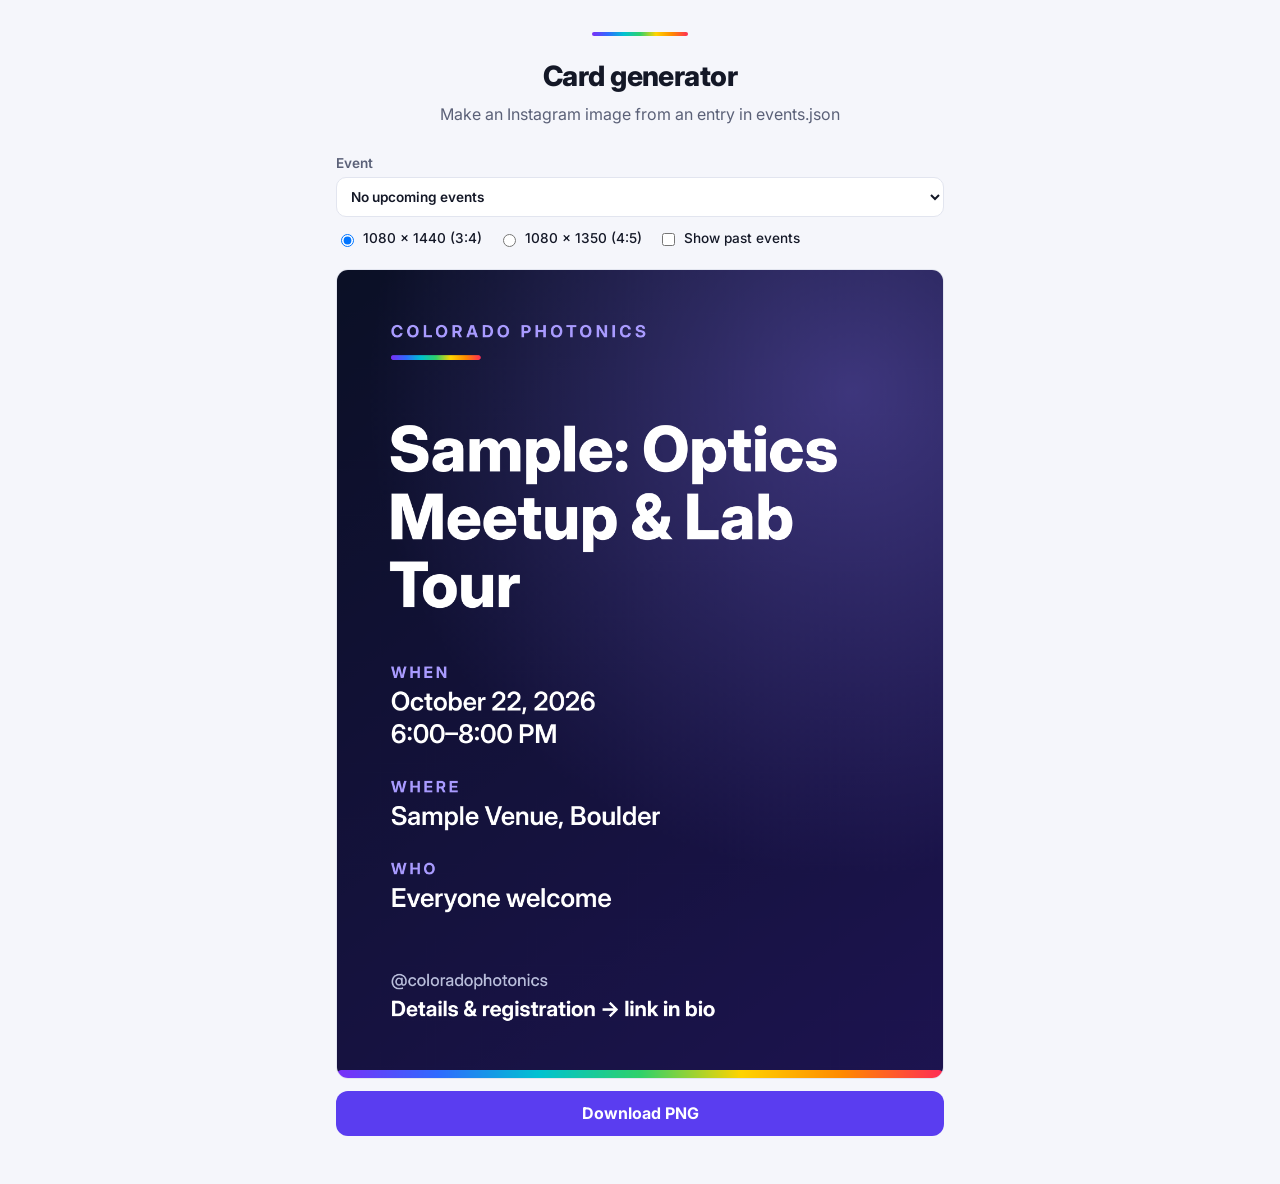
==== card.html @ 7f11a82b "sample events" ====
<!doctype html>
<html lang="en">
<head>
  <meta charset="utf-8">
  <meta name="viewport" content="width=device-width, initial-scale=1">
  <meta name="robots" content="noindex">
  <title>Instagram Card Generator</title>
  <link rel="preconnect" href="https://fonts.googleapis.com">
  <link rel="preconnect" href="https://fonts.gstatic.com" crossorigin>
  <link rel="stylesheet" href="https://fonts.googleapis.com/css2?family=Inter:wght@400;500;600;700;800&display=swap">
  <link rel="stylesheet" href="style.css">
  <style>
    .wrap { max-width: 640px; }
    .controls { display: grid; gap: 12px; margin-bottom: 20px; }
    .controls label { display: grid; gap: 4px; font-size: 0.85rem; font-weight: 600; color: var(--muted); }
    .controls select {
      font: inherit; color: var(--text); background: var(--surface);
      border: 1px solid var(--border); border-radius: 10px; padding: 10px;
    }
    .row { display: flex; gap: 16px; flex-wrap: wrap; align-items: center; font-size: 0.9rem; }
    .row label { display: flex; gap: 6px; align-items: center; color: var(--text); font-weight: 500; }
    canvas { display: block; width: 100%; height: auto; border-radius: 12px; border: 1px solid var(--border); }
    button.button { width: 100%; border: 0; font: inherit; font-weight: 700; cursor: pointer; }
  </style>
</head>
<body>
  <div class="wrap">
    <header class="hero">
      <div class="spectrum" aria-hidden="true"></div>
      <h1>Card generator</h1>
      <p>Make an Instagram image from an entry in events.json</p>
    </header>

    <div class="controls">
      <label>Event
        <select id="event"></select>
      </label>
      <div class="row">
        <label><input type="radio" name="size" value="1440" checked> 1080 × 1440 (3:4)</label>
        <label><input type="radio" name="size" value="1350"> 1080 × 1350 (4:5)</label>
        <label><input type="checkbox" id="past"> Show past events</label>
      </div>
    </div>

    <canvas id="card" width="1080" height="1440"></canvas>
    <button class="button" id="download" type="button">Download PNG</button>
  </div>

  <script type="module" src="card.js"></script>
</body>
</html>
---- style.css ----
:root {
  --bg: #f5f6fb;
  --surface: #ffffff;
  --text: #141827;
  --muted: #5b6178;
  --border: #e2e5ef;
  --accent: #5a3df0;
  --accent-ink: #ffffff;
  --tag-bg: #eeeafe;
  --tag-text: #4a2fd6;
  --spectrum: linear-gradient(90deg, #7b2ff7, #2f6bff, #00c2d1, #2fd16b, #ffd400, #ff8a00, #ff2d55);
  color-scheme: light;
}

@media (prefers-color-scheme: dark) {
  :root {
    --bg: #0b1026;
    --surface: #151b38;
    --text: #eef0fa;
    --muted: #a3a9c4;
    --border: #262e55;
    --accent: #8f7bff;
    --accent-ink: #0b1026;
    --tag-bg: #241f52;
    --tag-text: #c7bdff;
    color-scheme: dark;
  }
}

* { box-sizing: border-box; }

body {
  margin: 0;
  background: var(--bg);
  color: var(--text);
  font-family: Inter, system-ui, -apple-system, "Segoe UI", Roboto, sans-serif;
  line-height: 1.45;
  -webkit-font-smoothing: antialiased;
}

.wrap {
  max-width: 560px;
  margin: 0 auto;
  padding: 32px 16px 48px;
}

.hero { text-align: center; margin-bottom: 28px; }
.spectrum {
  height: 4px;
  width: 96px;
  margin: 0 auto 20px;
  border-radius: 2px;
  background: var(--spectrum);
}
.hero h1 { margin: 0; font-size: 1.75rem; font-weight: 800; letter-spacing: -0.02em; }
.hero p { margin: 6px 0 0; color: var(--muted); }

.month + .month { margin-top: 28px; }
.month h2 {
  margin: 0 0 12px;
  font-size: 0.8rem;
  font-weight: 700;
  letter-spacing: 0.1em;
  text-transform: uppercase;
  color: var(--muted);
}

.events { list-style: none; margin: 0; padding: 0; display: grid; gap: 12px; }

.event {
  display: flex;
  gap: 14px;
  padding: 16px;
  background: var(--surface);
  border: 1px solid var(--border);
  border-radius: 16px;
}

.badge {
  flex: none;
  width: 52px;
  height: 58px;
  display: flex;
  flex-direction: column;
  align-items: center;
  justify-content: center;
  border-radius: 12px;
  background: var(--tag-bg);
  color: var(--tag-text);
}
.badge-dow { font-size: 0.7rem; font-weight: 700; text-transform: uppercase; letter-spacing: 0.06em; }
.badge-day { font-size: 1.4rem; font-weight: 800; line-height: 1.1; }

.event-body { min-width: 0; flex: 1; }
.event h3 { margin: 0 0 4px; font-size: 1.05rem; font-weight: 700; line-height: 1.3; }
.meta { margin: 0; color: var(--muted); font-size: 0.92rem; }

.tag {
  display: inline-block;
  margin: 8px 0 0;
  padding: 2px 10px;
  border-radius: 999px;
  background: var(--tag-bg);
  color: var(--tag-text);
  font-size: 0.78rem;
  font-weight: 600;
}

.button {
  display: block;
  margin-top: 12px;
  padding: 11px 16px;
  border-radius: 12px;
  background: var(--accent);
  color: var(--accent-ink);
  text-align: center;
  text-decoration: none;
  font-weight: 700;
}
.button:hover { filter: brightness(1.08); }
.button:focus-visible { outline: 3px solid var(--text); outline-offset: 2px; }

.status { text-align: center; color: var(--muted); padding: 24px 0; }

footer { margin-top: 36px; text-align: center; }
footer a { color: var(--muted); font-weight: 600; }
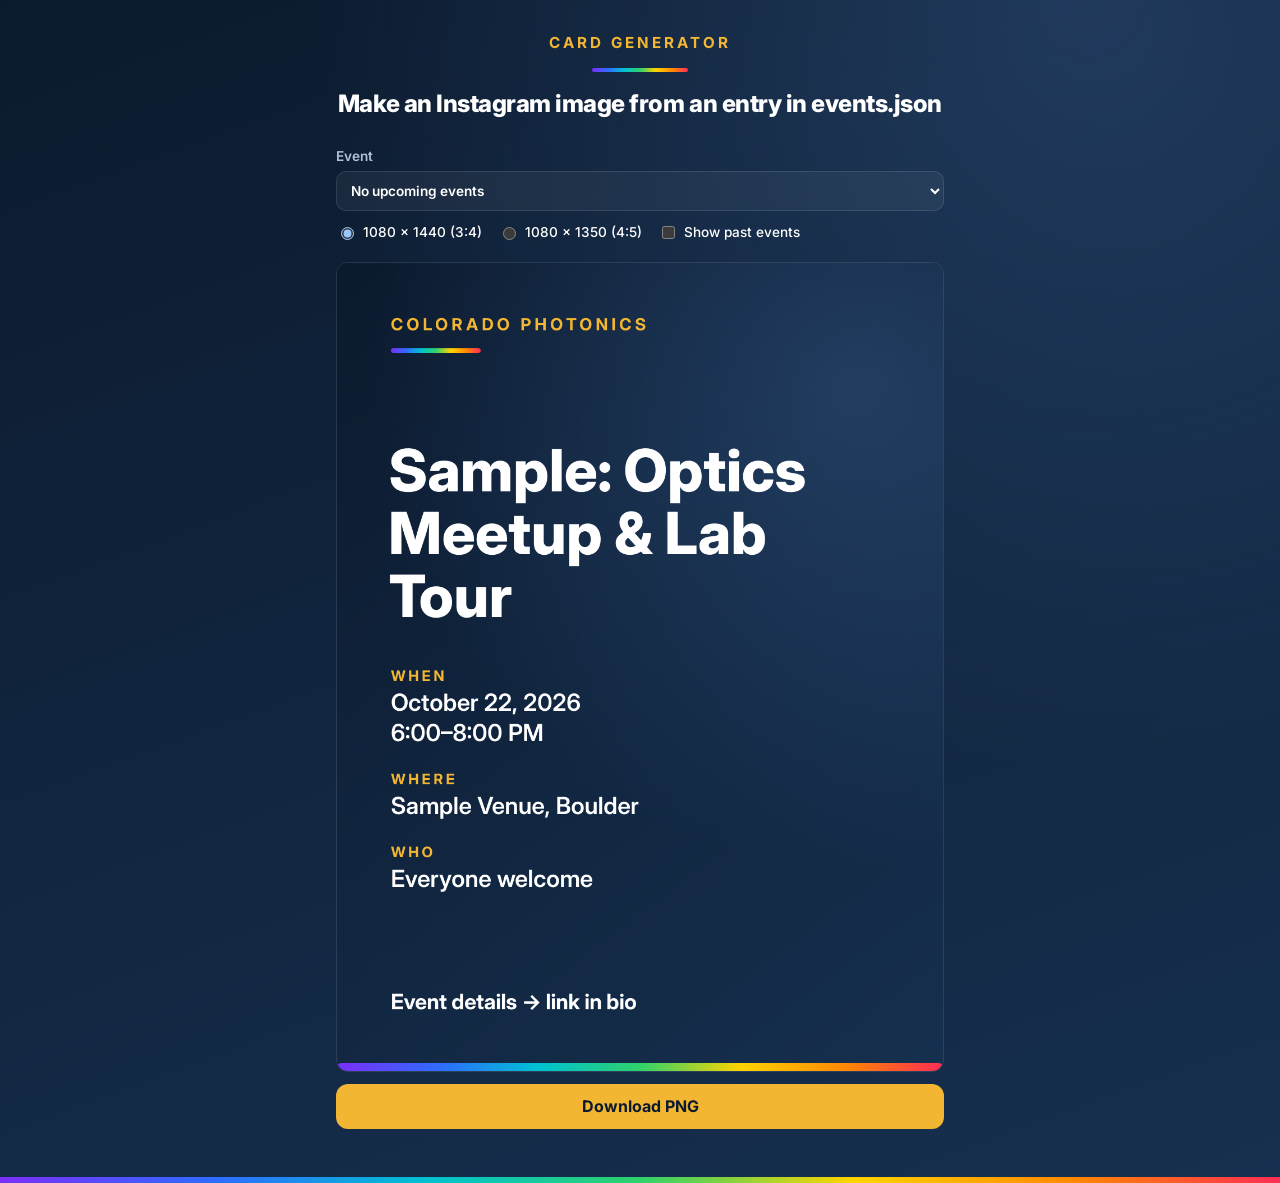
==== commit 2060262c: "page style update" ====
--- a/card.html
+++ b/card.html
@@ -26,8 +26,8 @@
 <body>
   <div class="wrap">
     <header class="hero">
+      <h1>Card generator</h1>
       <div class="spectrum" aria-hidden="true"></div>
-      <h1>Card generator</h1>
       <p>Make an Instagram image from an entry in events.json</p>
     </header>
 
--- a/style.css
+++ b/style.css
@@ -1,44 +1,48 @@
 :root {
-  --bg: #f5f6fb;
-  --surface: #ffffff;
-  --text: #141827;
-  --muted: #5b6178;
-  --border: #e2e5ef;
-  --accent: #5a3df0;
-  --accent-ink: #ffffff;
-  --tag-bg: #eeeafe;
-  --tag-text: #4a2fd6;
+  /* Matches the Instagram card (C in card.js). */
+  --bg: #0c1a2e;
+  --bg2: #16304f;
+  --glow: rgba(96, 156, 230, 0.22);
+  --surface: rgba(255, 255, 255, 0.05);
+  --border: rgba(255, 255, 255, 0.1);
+  --text: #ffffff;
+  --muted: #b4c0d4;
+  --accent: #f2b632;
+  --accent-ink: #0c1a2e;
+  --tag-bg: rgba(242, 182, 50, 0.16);
+  --tag-text: #f6cf6b;
   --spectrum: linear-gradient(90deg, #7b2ff7, #2f6bff, #00c2d1, #2fd16b, #ffd400, #ff8a00, #ff2d55);
-  color-scheme: light;
-}
-
-@media (prefers-color-scheme: dark) {
-  :root {
-    --bg: #0b1026;
-    --surface: #151b38;
-    --text: #eef0fa;
-    --muted: #a3a9c4;
-    --border: #262e55;
-    --accent: #8f7bff;
-    --accent-ink: #0b1026;
-    --tag-bg: #241f52;
-    --tag-text: #c7bdff;
-    color-scheme: dark;
-  }
+  color-scheme: dark;
 }
 
 * { box-sizing: border-box; }
 
+html { background: var(--bg); }
+
 body {
   margin: 0;
-  background: var(--bg);
+  min-height: 100vh;
+  display: flex;
+  flex-direction: column;
+  background:
+    radial-gradient(circle at 85% 0, var(--glow), transparent 60vmax),
+    linear-gradient(160deg, var(--bg), var(--bg2));
   color: var(--text);
   font-family: Inter, system-ui, -apple-system, "Segoe UI", Roboto, sans-serif;
   line-height: 1.45;
   -webkit-font-smoothing: antialiased;
 }
 
+/* Spectrum strip along the bottom edge, like the card */
+body::after {
+  content: "";
+  height: 6px;
+  background: var(--spectrum);
+}
+
 .wrap {
+  flex: 1;
+  width: 100%;
   max-width: 560px;
   margin: 0 auto;
   padding: 32px 16px 48px;
@@ -48,12 +52,19 @@
 .spectrum {
   height: 4px;
   width: 96px;
-  margin: 0 auto 20px;
+  margin: 14px auto 18px;
   border-radius: 2px;
   background: var(--spectrum);
 }
-.hero h1 { margin: 0; font-size: 1.75rem; font-weight: 800; letter-spacing: -0.02em; }
-.hero p { margin: 6px 0 0; color: var(--muted); }
+.hero h1 {
+  margin: 0;
+  font-size: 0.95rem;
+  font-weight: 700;
+  letter-spacing: 0.2em;
+  text-transform: uppercase;
+  color: var(--accent);
+}
+.hero p { margin: 0; font-size: 1.5rem; font-weight: 800; letter-spacing: -0.02em; line-height: 1.2; }
 
 .month + .month { margin-top: 28px; }
 .month h2 {
@@ -62,7 +73,7 @@
   font-weight: 700;
   letter-spacing: 0.1em;
   text-transform: uppercase;
-  color: var(--muted);
+  color: var(--accent);
 }
 
 .events { list-style: none; margin: 0; padding: 0; display: grid; gap: 12px; }
@@ -92,7 +103,8 @@
 .badge-day { font-size: 1.4rem; font-weight: 800; line-height: 1.1; }
 
 .event-body { min-width: 0; flex: 1; }
-.event h3 { margin: 0 0 4px; font-size: 1.05rem; font-weight: 700; line-height: 1.3; }
+.event h3 { margin: 0 0 4px; font-size: 1.1rem; font-weight: 700; line-height: 1.3; }
+.summary { margin: 0 0 6px; font-size: 0.95rem; color: var(--muted); }
 .meta { margin: 0; color: var(--muted); font-size: 0.92rem; }
 
 .tag {
@@ -117,10 +129,11 @@
   text-decoration: none;
   font-weight: 700;
 }
-.button:hover { filter: brightness(1.08); }
+.button:hover { filter: brightness(1.1); }
 .button:focus-visible { outline: 3px solid var(--text); outline-offset: 2px; }
 
 .status { text-align: center; color: var(--muted); padding: 24px 0; }
 
 footer { margin-top: 36px; text-align: center; }
+.note { margin: 0 0 12px; color: var(--muted); font-size: 0.82rem; }
 footer a { color: var(--muted); font-weight: 600; }
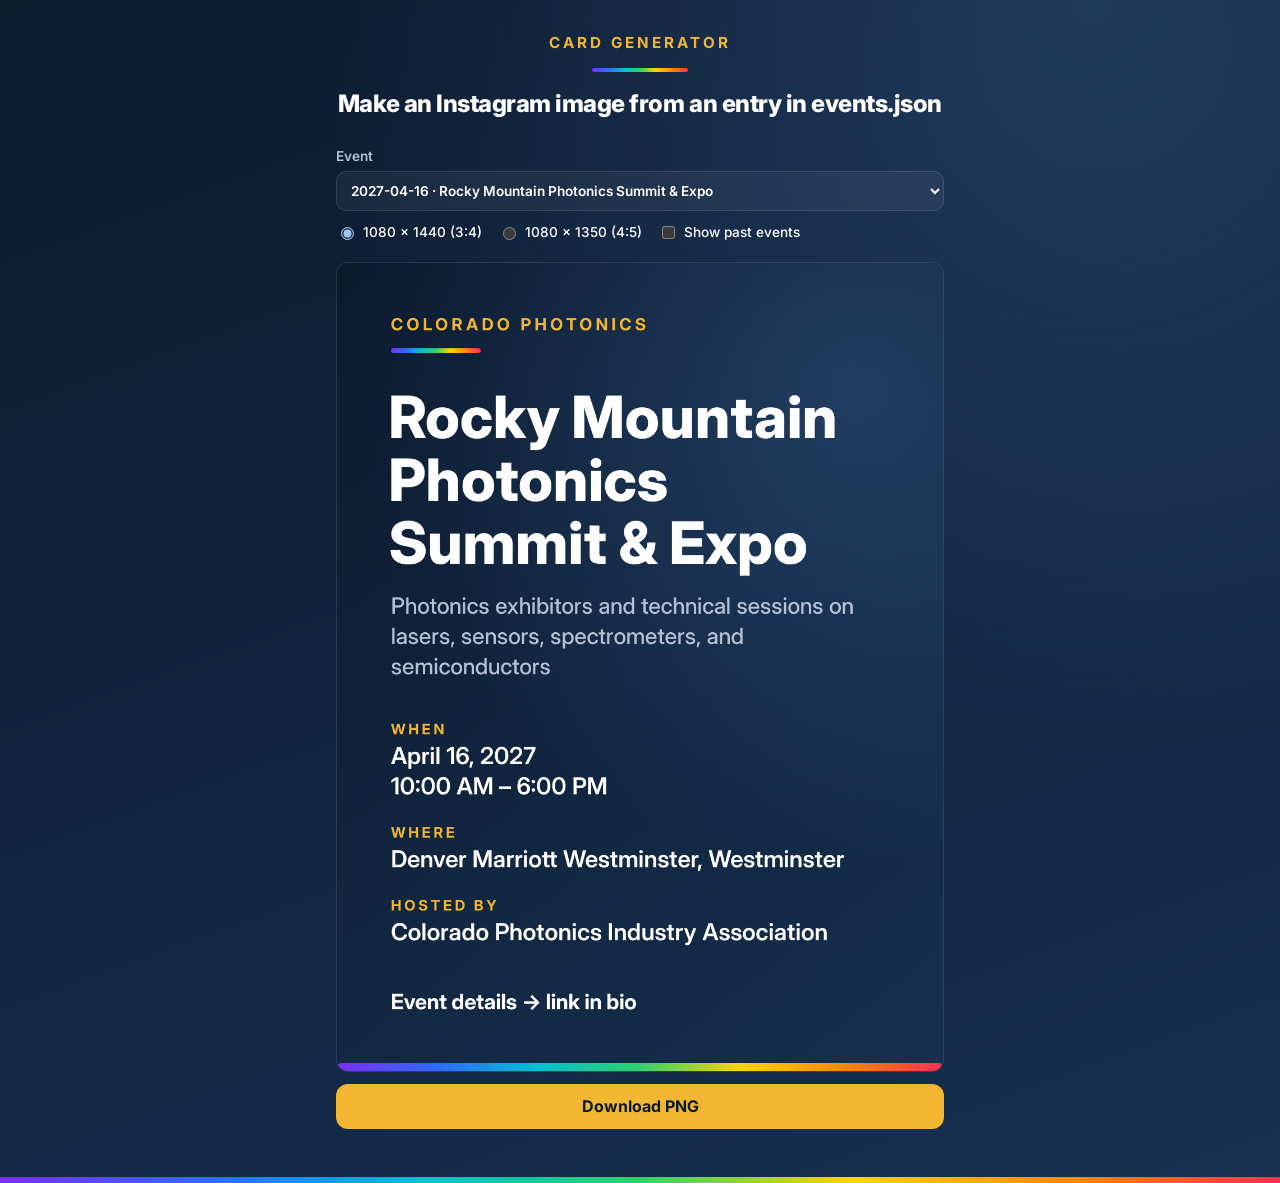
==== commit 76867668: "add a past section" ====
--- a/card.html
+++ b/card.html
@@ -12,9 +12,9 @@
   <style>
     .wrap { max-width: 640px; }
     .controls { display: grid; gap: 12px; margin-bottom: 20px; }
-    .controls label { display: grid; gap: 4px; font-size: 0.85rem; font-weight: 600; color: var(--muted); }
+    .controls label { display: grid; gap: 4px; min-width: 0; font-size: 0.85rem; font-weight: 600; color: var(--muted); }
     .controls select {
-      font: inherit; color: var(--text); background: var(--surface);
+      width: 100%; font: inherit; color: var(--text); background: var(--surface);
       border: 1px solid var(--border); border-radius: 10px; padding: 10px;
     }
     .row { display: flex; gap: 16px; flex-wrap: wrap; align-items: center; font-size: 0.9rem; }
--- a/style.css
+++ b/style.css
@@ -132,6 +132,20 @@
 .button:hover { filter: brightness(1.1); }
 .button:focus-visible { outline: 3px solid var(--text); outline-offset: 2px; }
 
+.past-events { margin-top: 36px; }
+.past-events summary {
+  cursor: pointer;
+  padding: 12px 16px;
+  border: 1px solid var(--border);
+  border-radius: 12px;
+  color: var(--muted);
+  font-weight: 600;
+  text-align: center;
+}
+.past-events[open] summary { margin-bottom: 20px; }
+.event.past { opacity: 0.7; }
+.link { display: inline-block; margin-top: 8px; color: var(--tag-text); font-weight: 600; font-size: 0.9rem; }
+
 .status { text-align: center; color: var(--muted); padding: 24px 0; }
 
 footer { margin-top: 36px; text-align: center; }
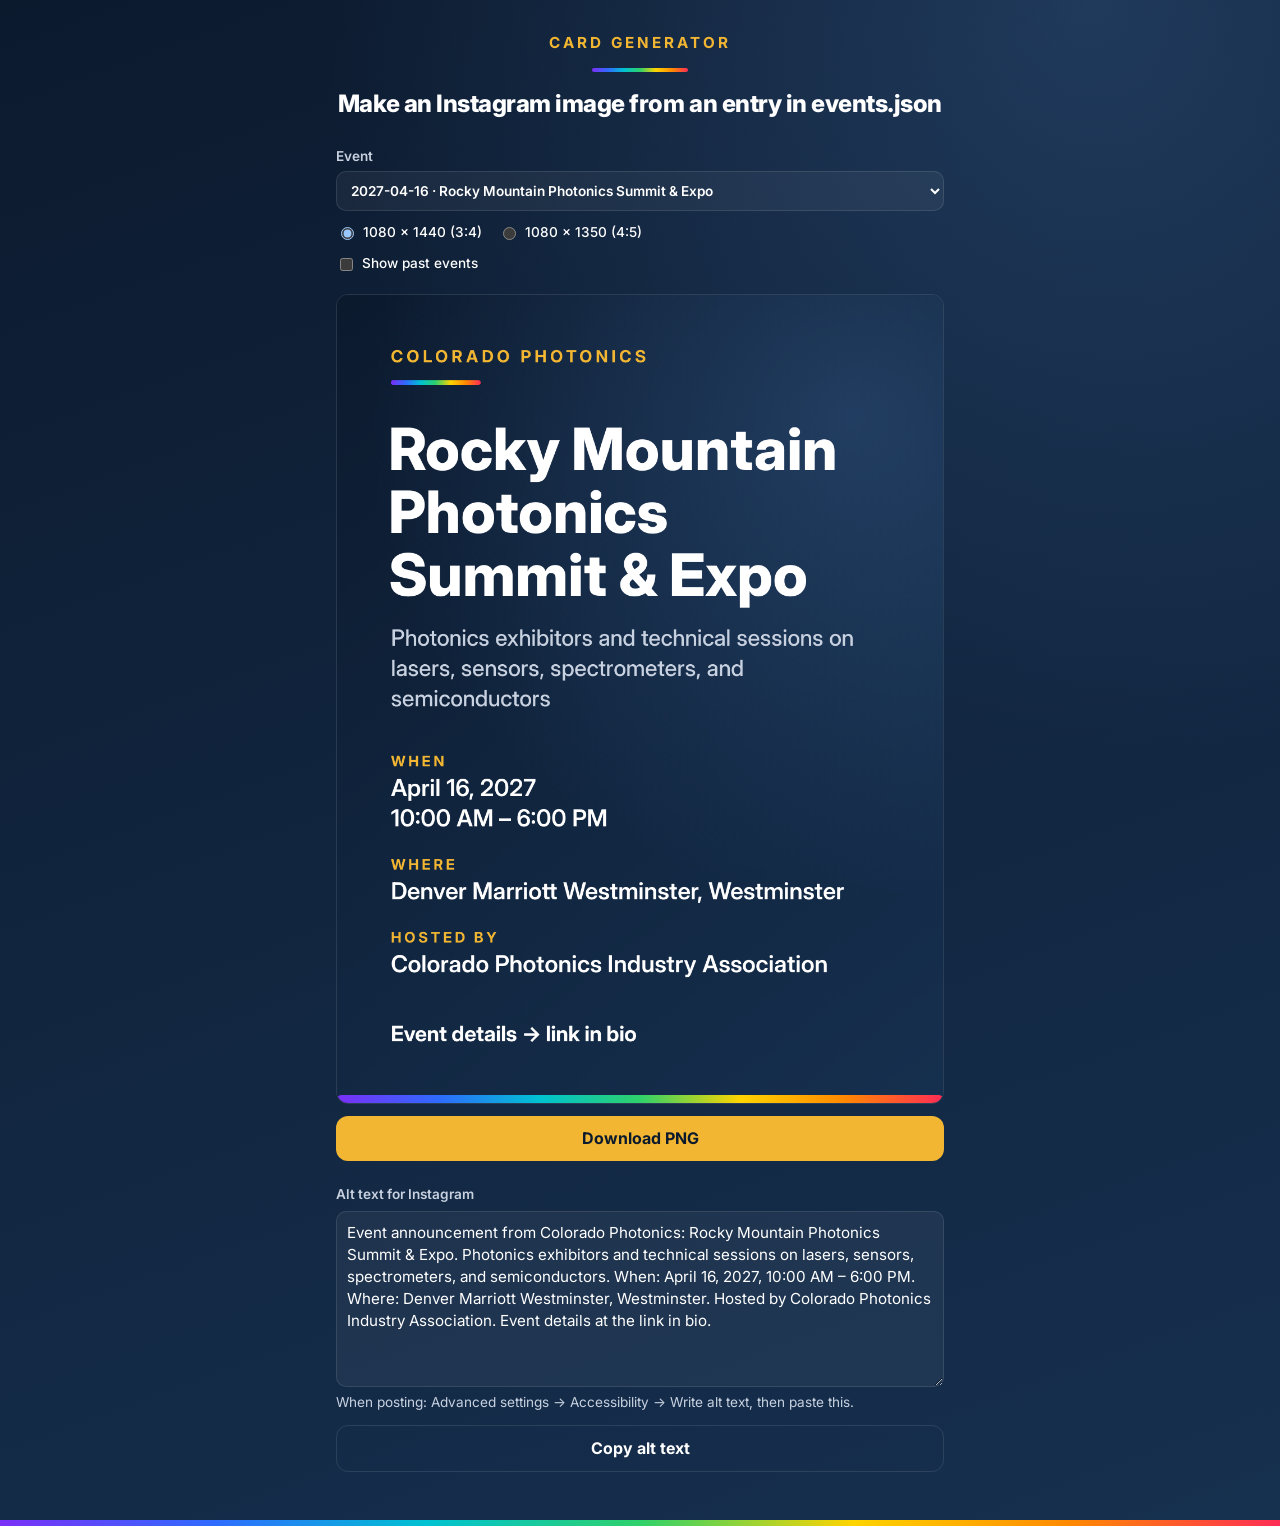
==== commit be7250fb: "accessibility" ====
--- a/card.html
+++ b/card.html
@@ -21,6 +21,14 @@
     .row label { display: flex; gap: 6px; align-items: center; color: var(--text); font-weight: 500; }
     canvas { display: block; width: 100%; height: auto; border-radius: 12px; border: 1px solid var(--border); }
     button.button { width: 100%; border: 0; font: inherit; font-weight: 700; cursor: pointer; }
+    .row { border: 0; margin: 0; padding: 0; }
+    .alt { display: grid; gap: 6px; margin-top: 24px; font-size: 0.85rem; font-weight: 600; color: var(--muted); }
+    .alt textarea {
+      font: inherit; font-weight: 400; font-size: 0.95rem; color: var(--text); background: var(--surface);
+      border: 1px solid var(--border); border-radius: 10px; padding: 10px; resize: vertical;
+    }
+    .hint { margin: 0; font-weight: 400; }
+    button.secondary { background: transparent; color: var(--text); border: 1px solid var(--border); }
   </style>
 </head>
 <body>
@@ -31,19 +39,30 @@
       <p>Make an Instagram image from an entry in events.json</p>
     </header>
 
+    <main>
     <div class="controls">
       <label>Event
         <select id="event"></select>
       </label>
-      <div class="row">
+      <fieldset class="row">
+        <legend class="sr-only">Image size</legend>
         <label><input type="radio" name="size" value="1440" checked> 1080 × 1440 (3:4)</label>
         <label><input type="radio" name="size" value="1350"> 1080 × 1350 (4:5)</label>
+      </fieldset>
+      <div class="row">
         <label><input type="checkbox" id="past"> Show past events</label>
       </div>
     </div>
 
-    <canvas id="card" width="1080" height="1440"></canvas>
+    <canvas id="card" width="1080" height="1440" role="img"></canvas>
     <button class="button" id="download" type="button">Download PNG</button>
+
+    <label class="alt">Alt text for Instagram
+      <textarea id="alt" rows="7" readonly></textarea>
+      <p class="hint">When posting: Advanced settings → Accessibility → Write alt text, then paste this.</p>
+    </label>
+    <button class="button secondary" id="copy-alt" type="button">Copy alt text</button>
+    </main>
   </div>
 
   <script type="module" src="card.js"></script>
--- a/style.css
+++ b/style.css
@@ -6,11 +6,11 @@
   --surface: rgba(255, 255, 255, 0.05);
   --border: rgba(255, 255, 255, 0.1);
   --text: #ffffff;
-  --muted: #b4c0d4;
+  --muted: #c8d1e0;
   --accent: #f2b632;
   --accent-ink: #0c1a2e;
-  --tag-bg: rgba(242, 182, 50, 0.16);
-  --tag-text: #f6cf6b;
+  --tag-bg: rgba(242, 182, 50, 0.12);
+  --tag-text: #fcdf9a;
   --spectrum: linear-gradient(90deg, #7b2ff7, #2f6bff, #00c2d1, #2fd16b, #ffd400, #ff8a00, #ff2d55);
   color-scheme: dark;
 }
@@ -130,7 +130,20 @@
   font-weight: 700;
 }
 .button:hover { filter: brightness(1.1); }
-.button:focus-visible { outline: 3px solid var(--text); outline-offset: 2px; }
+a:focus-visible,
+summary:focus-visible { outline: 3px solid var(--text); outline-offset: 2px; }
+
+.sr-only {
+  position: absolute;
+  width: 1px;
+  height: 1px;
+  margin: -1px;
+  padding: 0;
+  overflow: hidden;
+  clip: rect(0 0 0 0);
+  white-space: nowrap;
+  border: 0;
+}
 
 .past-events { margin-top: 36px; }
 .past-events summary {
@@ -143,8 +156,18 @@
   text-align: center;
 }
 .past-events[open] summary { margin-bottom: 20px; }
-.event.past { opacity: 0.7; }
-.link { display: inline-block; margin-top: 8px; color: var(--tag-text); font-weight: 600; font-size: 0.9rem; }
+/* Past events: quieter, but every color still meets 4.5:1 contrast. */
+.event.past { background: transparent; }
+.event.past .badge { background: transparent; border: 1px solid var(--border); color: var(--muted); }
+.event.past h3 { color: var(--muted); }
+.link {
+  display: inline-block;
+  margin-top: 6px;
+  padding: 4px 0;
+  color: var(--tag-text);
+  font-weight: 600;
+  font-size: 0.9rem;
+}
 
 .status { text-align: center; color: var(--muted); padding: 24px 0; }
 
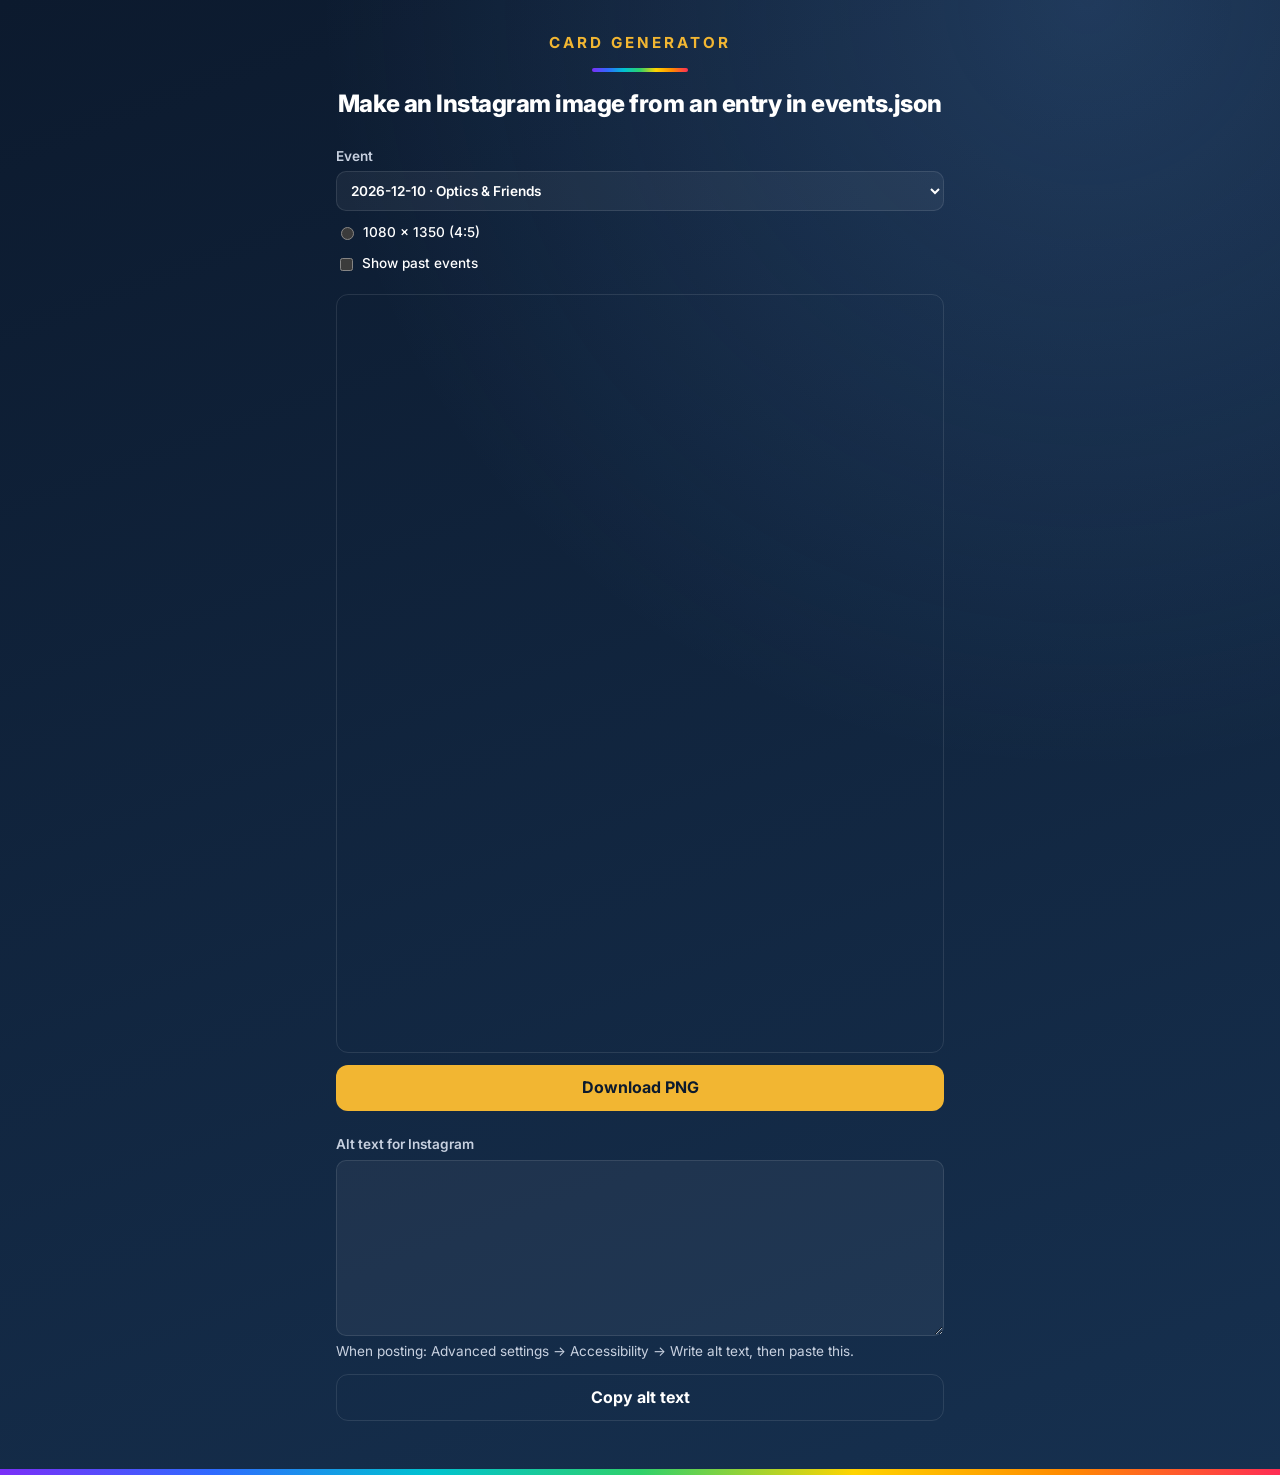
==== commit 48a9ed87: "only do 4:5" ====
--- a/card.html
+++ b/card.html
@@ -46,7 +46,6 @@
       </label>
       <fieldset class="row">
         <legend class="sr-only">Image size</legend>
-        <label><input type="radio" name="size" value="1440" checked> 1080 × 1440 (3:4)</label>
         <label><input type="radio" name="size" value="1350"> 1080 × 1350 (4:5)</label>
       </fieldset>
       <div class="row">
@@ -54,7 +53,7 @@
       </div>
     </div>
 
-    <canvas id="card" width="1080" height="1440" role="img"></canvas>
+    <canvas id="card" width="1080" height="1350" role="img"></canvas>
     <button class="button" id="download" type="button">Download PNG</button>
 
     <label class="alt">Alt text for Instagram
--- a/style.css
+++ b/style.css
@@ -101,6 +101,7 @@
 }
 .badge-dow { font-size: 0.7rem; font-weight: 700; text-transform: uppercase; letter-spacing: 0.06em; }
 .badge-day { font-size: 1.4rem; font-weight: 800; line-height: 1.1; }
+.badge-tbc { font-size: 0.95rem; font-weight: 800; line-height: 1.4; }
 
 .event-body { min-width: 0; flex: 1; }
 .event h3 { margin: 0 0 4px; font-size: 1.1rem; font-weight: 700; line-height: 1.3; }
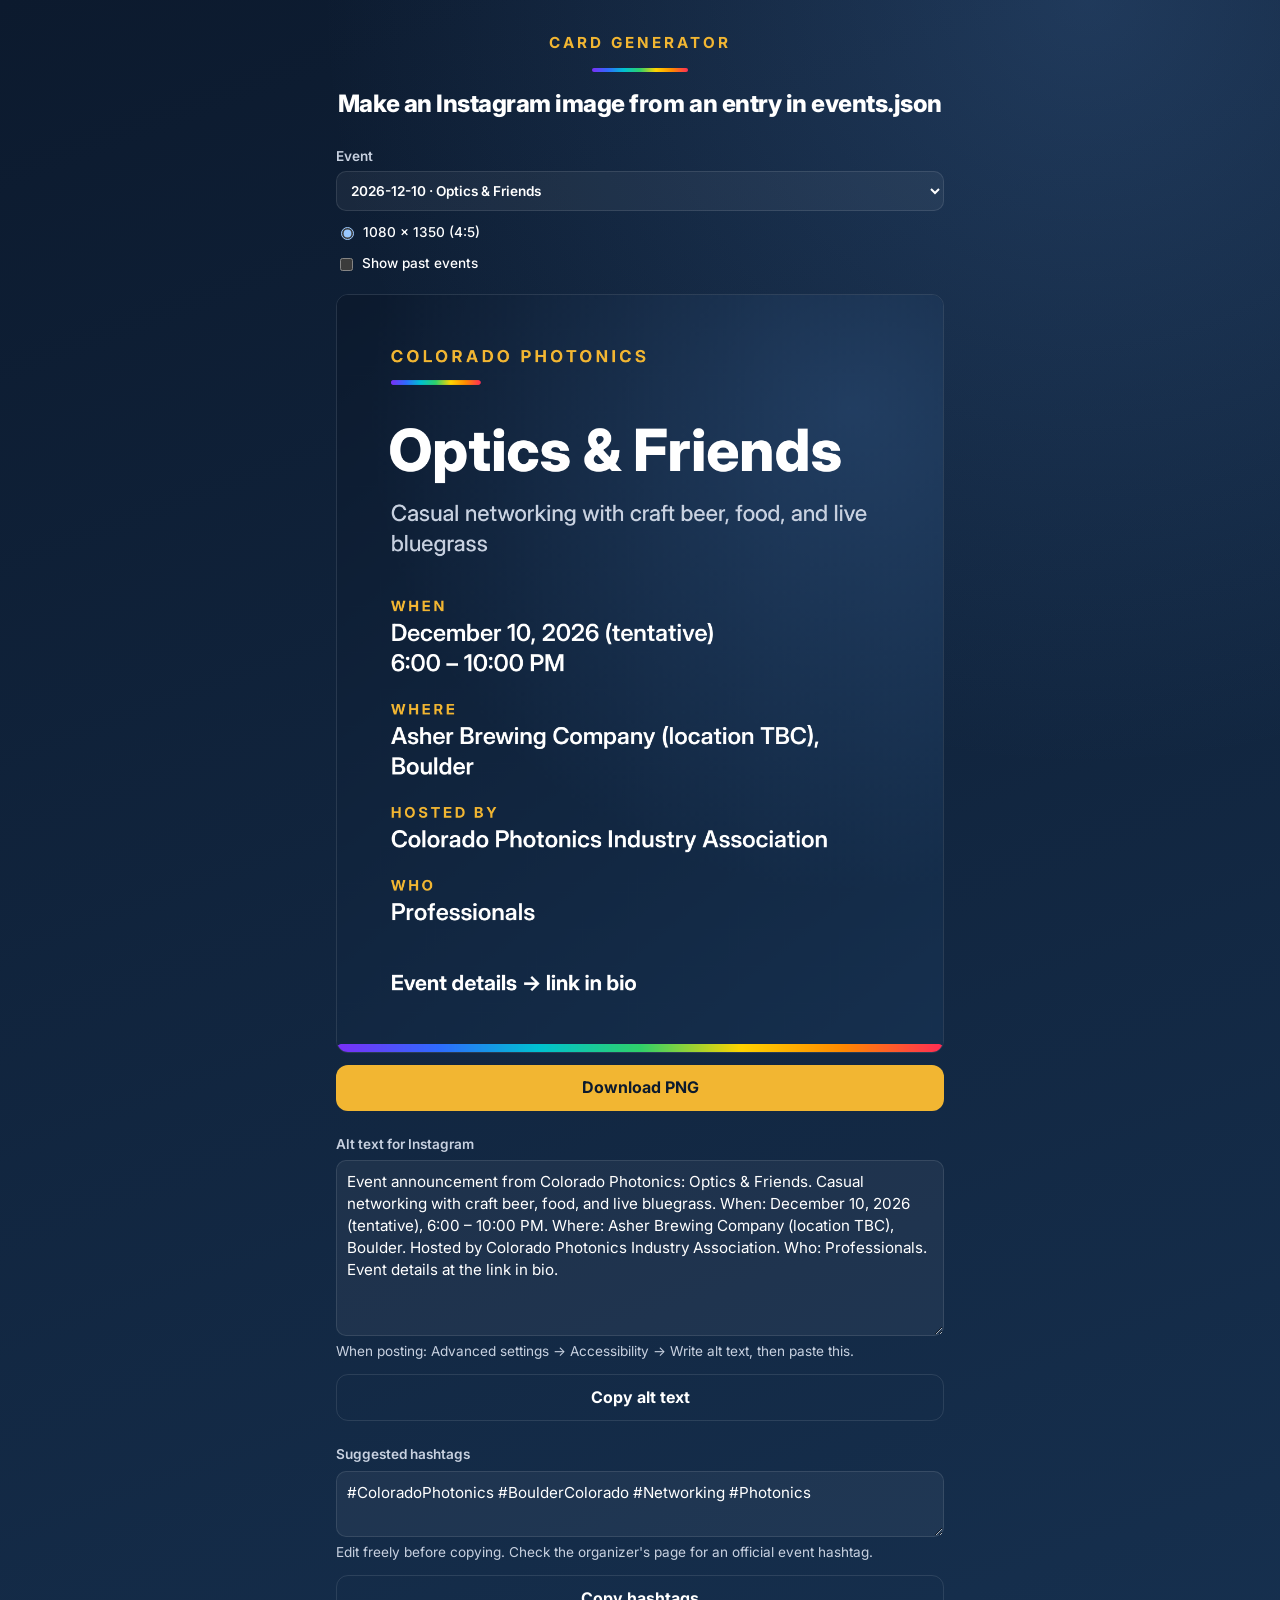
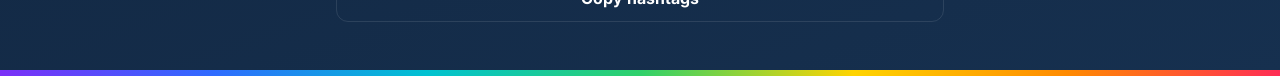
==== commit 2f53049c: "tags" ====
--- a/card.html
+++ b/card.html
@@ -46,7 +46,7 @@
       </label>
       <fieldset class="row">
         <legend class="sr-only">Image size</legend>
-        <label><input type="radio" name="size" value="1350"> 1080 × 1350 (4:5)</label>
+        <label><input type="radio" name="size" value="1350" checked> 1080 × 1350 (4:5)</label>
       </fieldset>
       <div class="row">
         <label><input type="checkbox" id="past"> Show past events</label>
@@ -61,6 +61,12 @@
       <p class="hint">When posting: Advanced settings → Accessibility → Write alt text, then paste this.</p>
     </label>
     <button class="button secondary" id="copy-alt" type="button">Copy alt text</button>
+
+    <label class="alt">Suggested hashtags
+      <textarea id="tags" rows="2" spellcheck="false"></textarea>
+      <p class="hint">Edit freely before copying. Check the organizer's page for an official event hashtag.</p>
+    </label>
+    <button class="button secondary" id="copy-tags" type="button">Copy hashtags</button>
     </main>
   </div>
 
